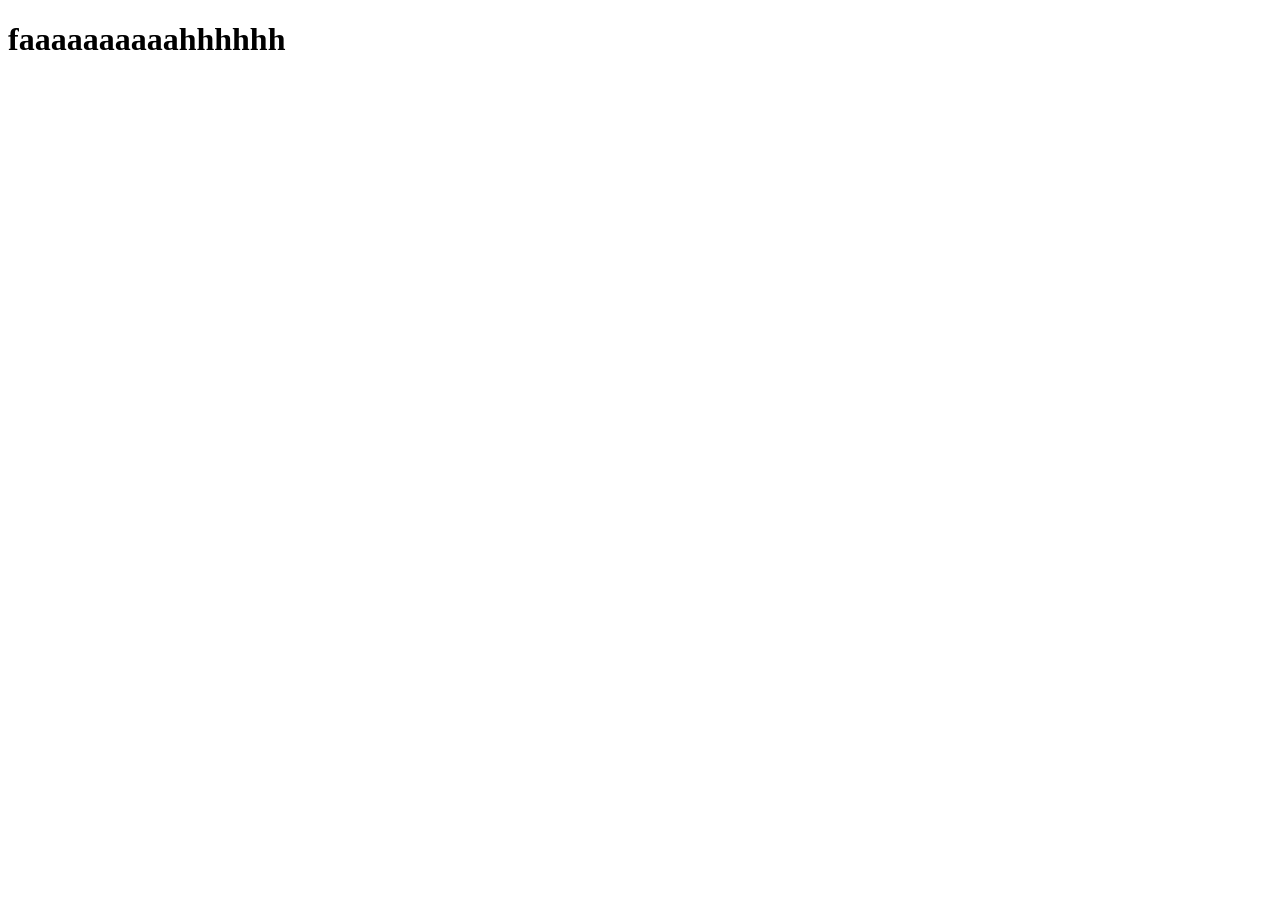
==== index.html @ a60d38e5 "Create index.html" ====
<!DOCTYPE html>
<html lang="en">
<head>
    <meta charset="UTF-8">
    <meta name="viewport" content="width=device-width, initial-scale=1.0">
    <title>Document</title>
</head>
<body>
<h1>faaaaaaaaaahhhhhh</h1>
</body>
</html>
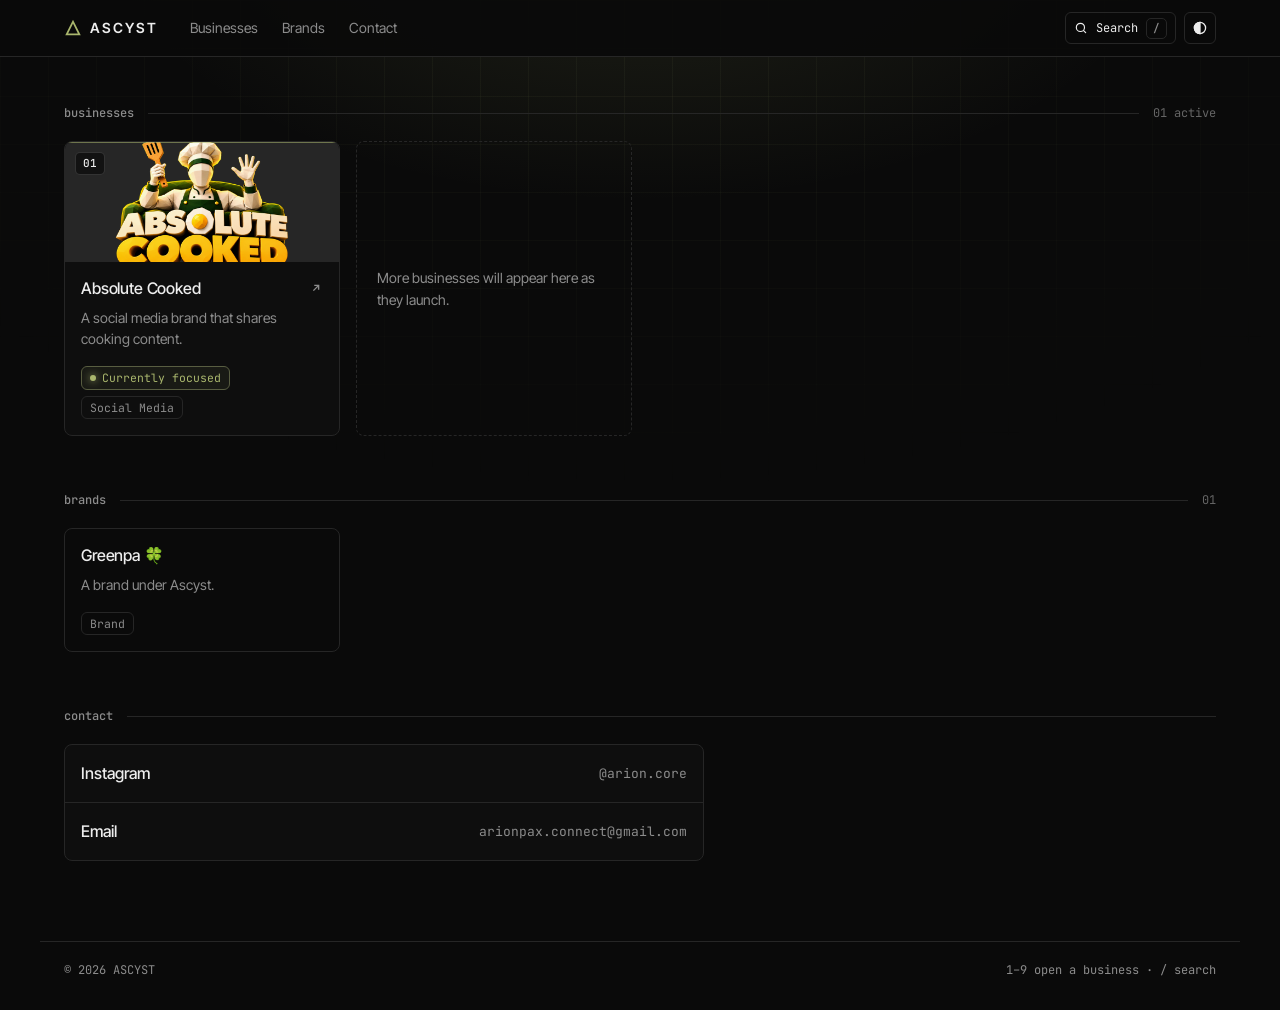
==== commit 6c3f7a7a: "added all files" ====
--- a/index.html
+++ b/index.html
@@ -1,11 +1,69 @@
-<!DOCTYPE html>
-<html lang="en">
+<!doctype html>
+<html lang="en" data-theme="dark">
 <head>
-    <meta charset="UTF-8">
-    <meta name="viewport" content="width=device-width, initial-scale=1.0">
-    <title>Document</title>
+<meta charset="utf-8">
+<meta name="viewport" content="width=device-width, initial-scale=1, viewport-fit=cover">
+<title>ASCYST: businesses and brands</title>
+<meta name="description" content="ASCYST is the home of every business and brand run by Arion. Find them all in one place.">
+<meta property="og:type" content="website">
+<meta property="og:title" content="ASCYST: businesses and brands">
+<meta property="og:description" content="Every business and brand under ASCYST, in one place.">
+<meta property="og:image" content="img/absolute-cooked.png">
+<meta name="theme-color" content="#0a0a0a">
+<link rel="icon" href="data:image/svg+xml,%3Csvg xmlns='http://www.w3.org/2000/svg' viewBox='0 0 20 20'%3E%3Cpath d='M3 17 10 3l7 14z' fill='none' stroke='%23a9b66d' stroke-width='2'/%3E%3C/svg%3E">
+<link rel="preconnect" href="https://fonts.googleapis.com">
+<link rel="preconnect" href="https://fonts.gstatic.com" crossorigin>
+<link rel="stylesheet" href="https://fonts.googleapis.com/css2?family=Inter+Tight:wght@400;500;600&family=JetBrains+Mono:wght@400;500&display=swap">
+<link rel="stylesheet" href="style.css">
+<script>try{var t=localStorage.getItem("theme");if(t)document.documentElement.dataset.theme=t}catch(e){}</script>
 </head>
 <body>
-<h1>faaaaaaaaaahhhhhh</h1>
+<div class="gridbg" aria-hidden="true"></div>
+<a class="skip" href="#businesses">Skip to content</a>
+<header class="nav">
+  <div class="wrap nav-in">
+    <a class="brand" href="#top" aria-label="ASCYST home">
+      <svg width="18" height="18" viewBox="0 0 20 20" fill="none" stroke="currentColor" stroke-width="2" aria-hidden="true"><path d="M3 17 10 3l7 14z"/></svg>
+      <span>ASCYST</span>
+    </a>
+    <nav id="menu" class="links" aria-label="Main">
+      <a href="#businesses">Businesses</a>
+      <a href="#brands">Brands</a>
+      <a href="#contact">Contact</a>
+    </nav>
+    <div class="tools">
+      <button id="open" class="tb" type="button" aria-label="Search"><svg width="14" height="14" viewBox="0 0 24 24" fill="none" stroke="currentColor" stroke-width="2" stroke-linecap="round" aria-hidden="true"><circle cx="11" cy="11" r="7"/><path d="m20 20-3.5-3.5"/></svg><span>Search</span><kbd>/</kbd></button>
+      <button id="theme" class="icon-btn" type="button" aria-label="Toggle light and dark theme"><svg width="16" height="16" viewBox="0 0 20 20" fill="none" stroke="currentColor" stroke-width="1.6" aria-hidden="true"><circle cx="10" cy="10" r="7"/><path d="M10 3a7 7 0 0 0 0 14z" fill="currentColor"/></svg></button>
+      <button id="burger" class="icon-btn burger" type="button" aria-expanded="false" aria-controls="menu" aria-label="Open menu"><svg width="16" height="16" viewBox="0 0 20 20" fill="none" stroke="currentColor" stroke-width="1.6" aria-hidden="true"><path d="M3 6h14M3 14h14"/></svg></button>
+    </div>
+  </div>
+</header>
+
+<main id="top" class="wrap">
+  <section id="businesses" aria-labelledby="h-biz">
+    <div class="sec-head"><h2 id="h-biz">businesses</h2><span class="count" id="c-biz"></span></div>
+    <div class="grid" id="biz"></div>
+  </section>
+  <section id="brands" aria-labelledby="h-brands">
+    <div class="sec-head"><h2 id="h-brands">brands</h2><span class="count" id="c-brands"></span></div>
+    <div class="grid" id="brandList"></div>
+  </section>
+  <section id="contact" aria-labelledby="h-contact">
+    <div class="sec-head"><h2 id="h-contact">contact</h2></div>
+    <div class="rows" id="rows"></div>
+  </section>
+</main>
+
+<footer class="wrap foot"><span>&copy; <span id="yr"></span> ASCYST</span><span class="hint">1&ndash;9 open a business &middot; / search</span></footer>
+
+<dialog id="pal" aria-label="Search">
+  <div class="pin"><svg width="16" height="16" viewBox="0 0 24 24" fill="none" stroke="currentColor" stroke-width="2" stroke-linecap="round" aria-hidden="true"><circle cx="11" cy="11" r="7"/><path d="m20 20-3.5-3.5"/></svg>
+    <input id="q" type="text" placeholder="Search businesses, brands and contact" autocomplete="off" spellcheck="false" aria-controls="res"><kbd>esc</kbd></div>
+  <ul id="res" role="listbox"></ul>
+  <div class="pf hint"><span>&uarr;&darr; navigate</span><span>&crarr; open</span></div>
+</dialog>
+<noscript><p class="wrap">Enable JavaScript to see the list of businesses and brands.</p></noscript>
+<script src="data.js"></script>
+<script src="script.js"></script>
 </body>
-</html>+</html>
--- a/style.css
+++ b/style.css
@@ -0,0 +1,86 @@
+@property --a{syntax:"<angle>";inherits:false;initial-value:0deg}
+:root{--accent:#a9b66d;--bg:#0a0a0a;--fg:#ededed;--muted:#8c8c8c;--line:#262626;--card:#0e0e0e;--r:8px;
+--sans:"Inter Tight",system-ui,-apple-system,"Segoe UI",sans-serif;--mono:"JetBrains Mono",ui-monospace,Menlo,Consolas,monospace}
+[data-theme=light]{--bg:#fafafa;--fg:#0a0a0a;--muted:#5c5c5c;--line:#e2e2e2;--card:#fff;--accent:#59651f}
+*{box-sizing:border-box;margin:0}
+html{scroll-behavior:smooth;scroll-padding-top:72px;background:var(--bg)}
+body{color:var(--fg);font:400 16px/1.55 var(--sans);-webkit-font-smoothing:antialiased;overflow-x:hidden;min-height:100vh;
+background:radial-gradient(60% 40% at 50% -8%,color-mix(in srgb,var(--accent) 14%,transparent),transparent 70%),var(--bg)}
+.gridbg{position:fixed;inset:0;pointer-events:none;background-image:linear-gradient(color-mix(in srgb,var(--accent) 7%,transparent) 1px,transparent 1px),linear-gradient(90deg,color-mix(in srgb,var(--accent) 7%,transparent) 1px,transparent 1px);background-size:48px 48px;
+-webkit-mask-image:radial-gradient(70% 55% at 50% 0,#000,transparent);mask-image:radial-gradient(70% 55% at 50% 0,#000,transparent)}
+a,button{color:inherit;text-decoration:none;font:inherit}
+:focus-visible{outline:2px solid var(--accent);outline-offset:3px;border-radius:4px}
+.wrap{position:relative;max-width:1200px;margin:0 auto;padding:0 24px}
+.skip{position:absolute;left:-999px;top:8px;background:var(--fg);color:var(--bg);padding:8px 12px;border-radius:6px;z-index:30}
+.skip:focus{left:8px}
+.nav{position:sticky;top:0;z-index:10;background:color-mix(in srgb,var(--bg) 94%,transparent);border-bottom:1px solid var(--line)}
+.nav-in{height:56px;display:flex;align-items:center;gap:32px;padding-top:env(safe-area-inset-top)}
+.brand{display:flex;align-items:center;gap:8px;font-weight:600;letter-spacing:.14em;font-size:14px}
+.brand svg{color:var(--accent)}
+.links{display:flex;gap:24px;margin-right:auto;font-size:14px;color:var(--muted)}
+.links a{transition:color .2s}.links a:hover{color:var(--accent)}
+.tools{display:flex;gap:8px;align-items:center}
+.icon-btn,.tb{height:32px;display:inline-flex;align-items:center;justify-content:center;background:none;color:var(--fg);border:1px solid var(--line);border-radius:6px;cursor:pointer;transition:border-color .2s,color .2s}
+.icon-btn{width:32px}.tb{gap:8px;padding:0 8px;font:400 12px var(--mono)}
+.icon-btn:hover,.tb:hover{border-color:var(--accent);color:var(--accent)}
+.burger{display:none}
+kbd{font:500 11px/1 var(--mono);padding:4px 6px;border:1px solid var(--line);border-radius:5px;color:var(--muted)}
+section{padding:48px 0 8px}
+.sec-head{display:flex;align-items:center;gap:14px;margin-bottom:20px}
+.sec-head::after{content:"";flex:1;height:1px;background:var(--line);order:1}
+h2{font:500 12px var(--mono);color:var(--muted)}
+.count{font:400 12px var(--mono);color:var(--muted);order:2;opacity:.7}
+.grid{display:grid;gap:16px;grid-template-columns:repeat(4,1fr)}
+.card,.row{position:relative;isolation:isolate;overflow:hidden}
+.card{display:flex;flex-direction:column;background:var(--card);border:1px solid var(--line);border-radius:var(--r);transition:border-color .25s,transform .25s cubic-bezier(.2,.7,.2,1)}
+.card::before{content:"";position:absolute;inset:0 0 auto 0;height:1px;background:var(--accent);transform:scaleX(0);transform-origin:left;transition:transform .35s;z-index:2}
+.card::after,.row::after{content:"";position:absolute;inset:0;z-index:-1;opacity:0;transition:opacity .3s;pointer-events:none;background:radial-gradient(260px circle at var(--x,50%) var(--y,50%),color-mix(in srgb,var(--accent) 14%,transparent),transparent 70%)}
+a.card:hover,a.card:focus-visible{border-color:color-mix(in srgb,var(--accent) 45%,var(--line));transform:translateY(-2px)}
+a.card:hover::before,a.card:focus-visible::before,.card.is-live::before{transform:scaleX(1)}
+.card.is-live::before{opacity:.55}a.card.is-live:hover::before{opacity:1}
+a.card:hover::after,.row:hover::after{opacity:1}
+.shot{position:relative;aspect-ratio:16/7;background:var(--line);overflow:hidden}
+.shot img{width:100%;height:100%;object-fit:cover;display:block;transition:transform .6s cubic-bezier(.2,.7,.2,1)}
+a.card:hover .shot img{transform:scale(1.04)}
+.idx{position:absolute;left:10px;top:10px;z-index:1;font:500 11px/1 var(--mono);padding:5px 7px;border-radius:5px;color:#ededed;background:rgba(10,10,10,.7);border:1px solid rgba(255,255,255,.14)}
+.body{padding:14px 16px 16px;display:flex;flex-direction:column;gap:6px;flex:1}
+.name{display:flex;justify-content:space-between;align-items:center;font-weight:500;font-size:16px;letter-spacing:-.01em}
+.name svg{color:var(--muted);transition:transform .2s,color .2s}
+a.card:hover .name svg{color:var(--accent);transform:translate(2px,-2px)}
+.desc{color:var(--muted);font-size:14px;max-width:60ch}
+.tags{display:flex;flex-wrap:wrap;gap:6px;margin-top:auto;padding-top:10px}
+.tag{font:400 11.5px/1 var(--mono);padding:5px 8px;border:1px solid var(--line);border-radius:6px;color:var(--muted);display:inline-flex;align-items:center;gap:6px}
+.tag.live{color:var(--accent);border-color:color-mix(in srgb,var(--accent) 38%,var(--line));background:color-mix(in srgb,var(--accent) 7%,transparent)}
+.dot{width:6px;height:6px;border-radius:50%;background:var(--accent);box-shadow:0 0 8px var(--accent);animation:pulse 2s ease-in-out infinite}
+.card.static{background:transparent}
+.card.empty{border-style:dashed;background:transparent;justify-content:center;min-height:190px;padding:20px;color:var(--muted);font-size:14px}
+.rows{display:grid;max-width:640px;border:1px solid var(--line);border-radius:var(--r);background:var(--card);overflow:hidden}
+.row{display:flex;justify-content:space-between;align-items:center;gap:16px;padding:16px;border-top:1px solid var(--line);transition:box-shadow .25s,background .25s}
+.row:first-child{border-top:0}
+.row:hover{box-shadow:inset 2px 0 0 var(--accent)}
+.row span:first-child{font-weight:500}
+.row .v{font:400 13px var(--mono);color:var(--muted);overflow-wrap:anywhere;transition:color .2s}
+.row:hover .v{color:var(--accent)}
+.foot{display:flex;justify-content:space-between;gap:12px;flex-wrap:wrap;margin-top:72px;padding-top:20px;padding-bottom:32px;border-top:1px solid var(--line);font:400 12px var(--mono);color:var(--muted)}
+dialog{margin:12vh auto 0;width:min(560px,calc(100% - 32px));padding:0;border:1px solid var(--line);border-radius:12px;background:var(--bg);color:var(--fg);box-shadow:0 40px 90px -20px rgba(0,0,0,.6)}
+dialog::backdrop{background:rgba(0,0,0,.55);backdrop-filter:blur(4px)}
+.pin{display:flex;align-items:center;gap:12px;padding:14px 16px;border-bottom:1px solid var(--line);color:var(--muted)}
+#q{flex:1;min-width:0;background:none;border:0;outline:0;color:var(--fg);font:400 16px var(--sans)}
+#res{list-style:none;padding:8px;max-height:50vh;overflow:auto}
+#res li{display:flex;align-items:center;gap:12px;padding:10px;border-radius:7px;cursor:pointer}
+#res li small{display:block;font:400 12px var(--mono);color:var(--muted)}
+#res li.on{background:color-mix(in srgb,var(--accent) 12%,transparent);box-shadow:inset 2px 0 0 var(--accent)}
+#res .grp{margin-left:auto;font:400 11px var(--mono);color:var(--muted)}
+#res .none{justify-content:center;color:var(--muted);cursor:default;padding:22px}
+.pf{display:flex;gap:14px;padding:10px 16px;border-top:1px solid var(--line);font:400 11.5px var(--mono);color:var(--muted)}
+.rise{opacity:0;transform:translateY(12px);animation:rise .7s cubic-bezier(.2,.7,.2,1) forwards;animation-delay:calc(var(--i,0)*70ms)}
+@keyframes rise{to{opacity:1;transform:none}}
+@keyframes pulse{50%{opacity:.3}}
+@media(max-width:1023px){.grid{grid-template-columns:repeat(2,1fr)}}
+@media(hover:none){kbd,.hint{display:none}.tb span{display:none}}
+@media(max-width:639px){
+.wrap{padding:0 16px}.grid{grid-template-columns:1fr}.burger{display:inline-flex}.tb span,.tb kbd{display:none}.tb{width:32px;padding:0;justify-content:center}
+.links{display:none;position:absolute;top:56px;left:0;right:0;flex-direction:column;gap:0;background:var(--bg);border-bottom:1px solid var(--line);padding:8px 16px;margin:0}
+.links.open{display:flex}.links a{padding:12px 0;font-size:15px}
+.nav-in{gap:12px}.tools{margin-left:auto}}
+@media(prefers-reduced-motion:reduce){*,*::before,*::after{animation:none!important;transition:none!important;scroll-behavior:auto!important}.rise{opacity:1;transform:none}}
